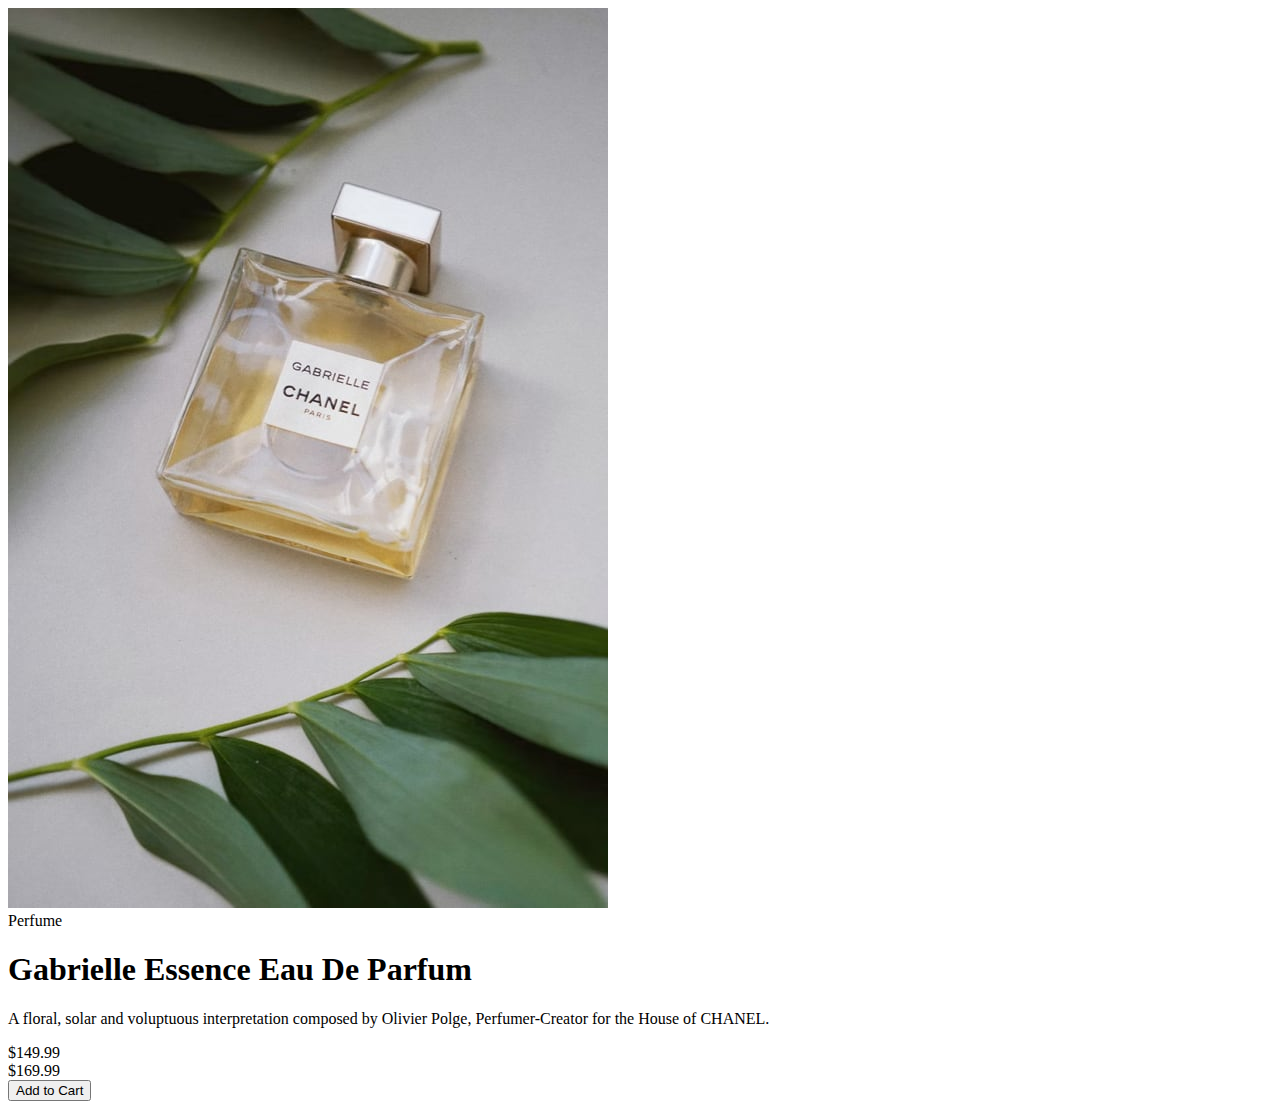
==== main.html @ e3a7c155 "html framework up" ====
<!DOCTYPE html>
<html lang="en">
  <head>
    <meta charset="UTF-8" />
    <meta name="viewport" content="width=device-width, initial-scale=1.0" />
    <title>Product Preview Card</title>
  </head>
  <body>
    <div class="container">
      <img src="./images/image-product-desktop.jpg" alt="perfume bottle" />
      <section class="info-card">
        <div class="category">Perfume</div>
        <h1>Gabrielle Essence Eau De Parfum</h1>
        <p>
          A floral, solar and voluptuous interpretation composed by Olivier
          Polge, Perfumer-Creator for the House of CHANEL.
        </p>
        <div class="price-container">
          <div class="curr-price">$149.99</div>
          <div class="prev-price">$169.99</div>
        </div>
        <button>Add to Cart</button>
      </section>
    </div>
  </body>
</html>
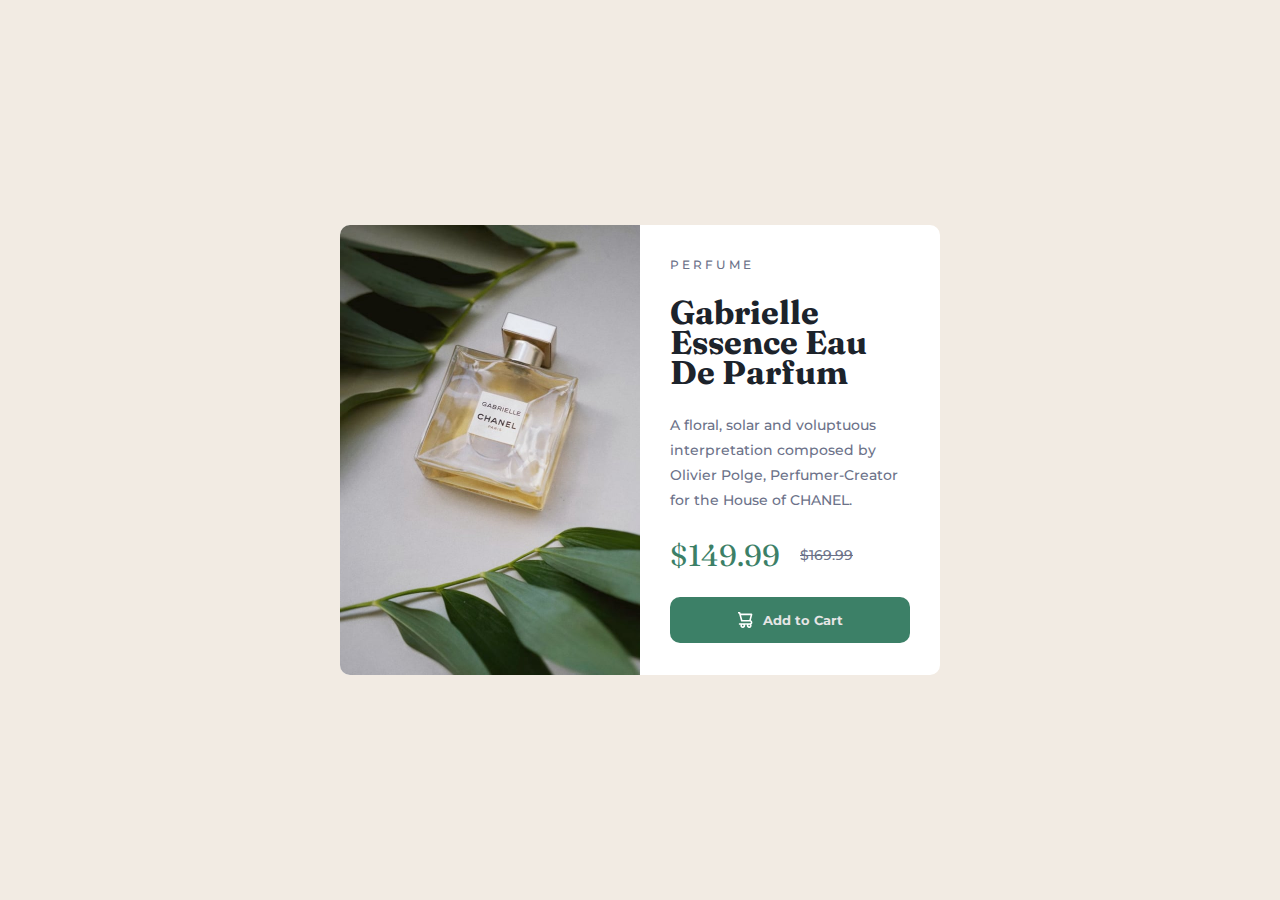
==== commit f65096ba: "style rules for desktop and mobile view added" ====
--- a/main.html
+++ b/main.html
@@ -3,13 +3,18 @@
   <head>
     <meta charset="UTF-8" />
     <meta name="viewport" content="width=device-width, initial-scale=1.0" />
+    <link rel="stylesheet" href="style.css" />
     <title>Product Preview Card</title>
   </head>
   <body>
     <div class="container">
-      <img src="./images/image-product-desktop.jpg" alt="perfume bottle" />
+      <img
+        class="product-img"
+        src="./images/image-product-desktop.jpg"
+        alt="perfume bottle"
+      />
       <section class="info-card">
-        <div class="category">Perfume</div>
+        <div class="category">P E R F U M E</div>
         <h1>Gabrielle Essence Eau De Parfum</h1>
         <p>
           A floral, solar and voluptuous interpretation composed by Olivier
@@ -19,7 +24,10 @@
           <div class="curr-price">$149.99</div>
           <div class="prev-price">$169.99</div>
         </div>
-        <button>Add to Cart</button>
+        <button>
+          <img src="./images/icon-cart.svg" alt="shopping cart icon" />
+          <div class="button-text">Add to Cart</div>
+        </button>
       </section>
     </div>
   </body>
--- a/style.css
+++ b/style.css
@@ -0,0 +1,140 @@
+@import url('https://fonts.googleapis.com/css2?family=Cabin&family=Montserrat:wght@500;700&family=Outfit:wght@400;700;900&display=swap');
+
+@import url('https://fonts.googleapis.com/css2?family=Cabin&family=Fraunces:opsz,wght@9..144,700&family=Montserrat:wght@500;700&family=Outfit:wght@400;700;900&display=swap');
+
+html {
+  width: 100%;
+  height: 100%;
+}
+
+body {
+  margin: 0;
+  height: 100%;
+  width: 100%;
+  background-color: hsl(30, 38%, 92%);
+  display: flex;
+  justify-content: center;
+  align-items: center;
+}
+
+.container {
+  background-color: hsl(0, 0%, 100%);
+  display: grid;
+  grid-template-columns: 50% 50%;
+  max-height: min-content;
+  max-width: 600px;
+  border-radius: 10px;
+}
+
+section .image {
+  height: 450px;
+}
+.product-img {
+  height: 450px;
+  border-radius: 10px 0 0 10px;
+}
+
+.info-card {
+  display: flex;
+  flex-direction: column;
+  padding: 30px;
+  justify-content: space-around;
+}
+
+.price-container {
+  display: flex;
+  align-items: center;
+}
+
+.category {
+  font-size: 12px;
+}
+
+.category,
+.prev-price,
+p {
+  font-family: Montserrat;
+  font-weight: 500;
+  color: hsl(228, 12%, 48%);
+}
+
+p {
+  font-size: 14px;
+  line-height: 25px;
+  margin: 0;
+}
+
+h1 {
+  font-family: Fraunces;
+  font-size: 33px;
+  color: hsl(212, 21%, 14%);
+  line-height: 30px;
+}
+.curr-price {
+  font-size: 30px;
+  font-family: Fraunces;
+  color: hsl(158, 36%, 37%);
+  margin: 20px 20px 20px 0;
+}
+
+.prev-price {
+  font-size: 14px;
+  text-decoration: line-through;
+}
+
+button {
+  display: flex;
+  justify-content: center;
+  border: none;
+  border-radius: 10px;
+  font-family: Montserrat;
+  font-weight: 700;
+  padding: 15px;
+  background-color: hsl(158, 36%, 37%);
+  color: rgb(230, 229, 229);
+}
+
+.button-text {
+  margin-left: 10px;
+}
+
+button:hover {
+  background-color: rgb(33, 62, 33);
+}
+
+@media screen and (max-width: 650px) {
+  .container {
+    display: grid;
+    grid-template-columns: 100%;
+    height: 600px;
+    width: 350px;
+  }
+
+  section .image {
+    height: 300px;
+  }
+
+  .product-img {
+    border-radius: 10px 10px 0 0;
+    width: 350px;
+    height: 250px;
+    object-fit: cover;
+    object-position: 80% 45%;
+  }
+
+  .info-card {
+    height: auto;
+    padding: 25px;
+    justify-content: space-between;
+  }
+
+  h1 {
+    margin: 20px 0;
+  }
+  .curr-price {
+    margin: 10px 20px 10px 0;
+  }
+  p {
+    line-height: 20px;
+  }
+}
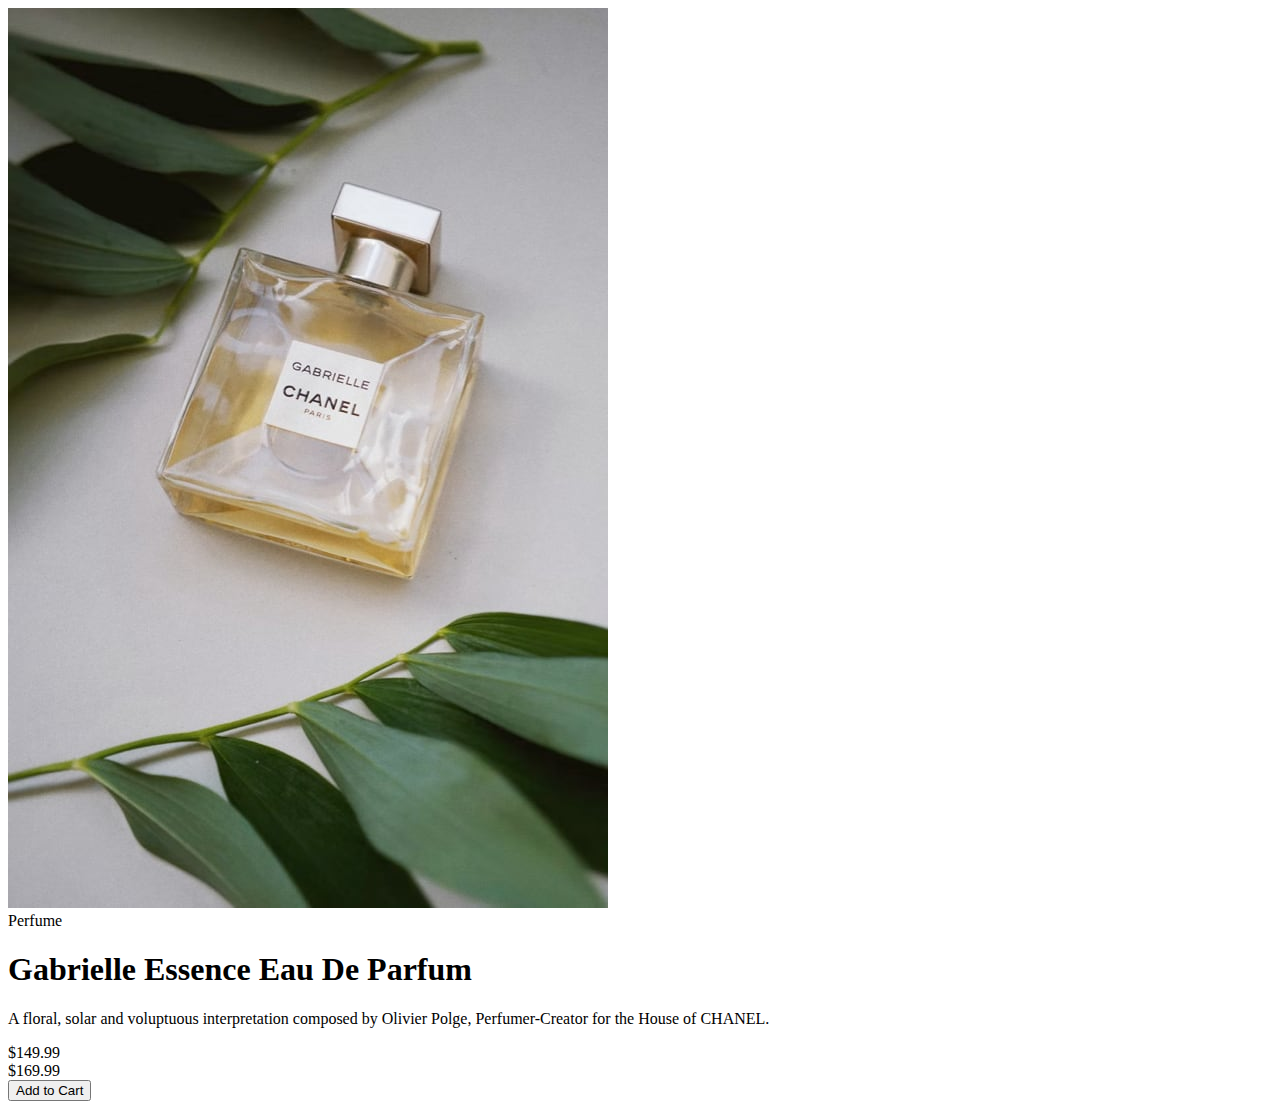
==== commit 7c02a600: "Merge branch 'main' into staging" ====
--- a/main.html
+++ b/main.html
@@ -3,18 +3,13 @@
   <head>
     <meta charset="UTF-8" />
     <meta name="viewport" content="width=device-width, initial-scale=1.0" />
-    <link rel="stylesheet" href="style.css" />
     <title>Product Preview Card</title>
   </head>
   <body>
     <div class="container">
-      <img
-        class="product-img"
-        src="./images/image-product-desktop.jpg"
-        alt="perfume bottle"
-      />
+      <img src="./images/image-product-desktop.jpg" alt="perfume bottle" />
       <section class="info-card">
-        <div class="category">P E R F U M E</div>
+        <div class="category">Perfume</div>
         <h1>Gabrielle Essence Eau De Parfum</h1>
         <p>
           A floral, solar and voluptuous interpretation composed by Olivier
@@ -24,10 +19,7 @@
           <div class="curr-price">$149.99</div>
           <div class="prev-price">$169.99</div>
         </div>
-        <button>
-          <img src="./images/icon-cart.svg" alt="shopping cart icon" />
-          <div class="button-text">Add to Cart</div>
-        </button>
+        <button>Add to Cart</button>
       </section>
     </div>
   </body>
